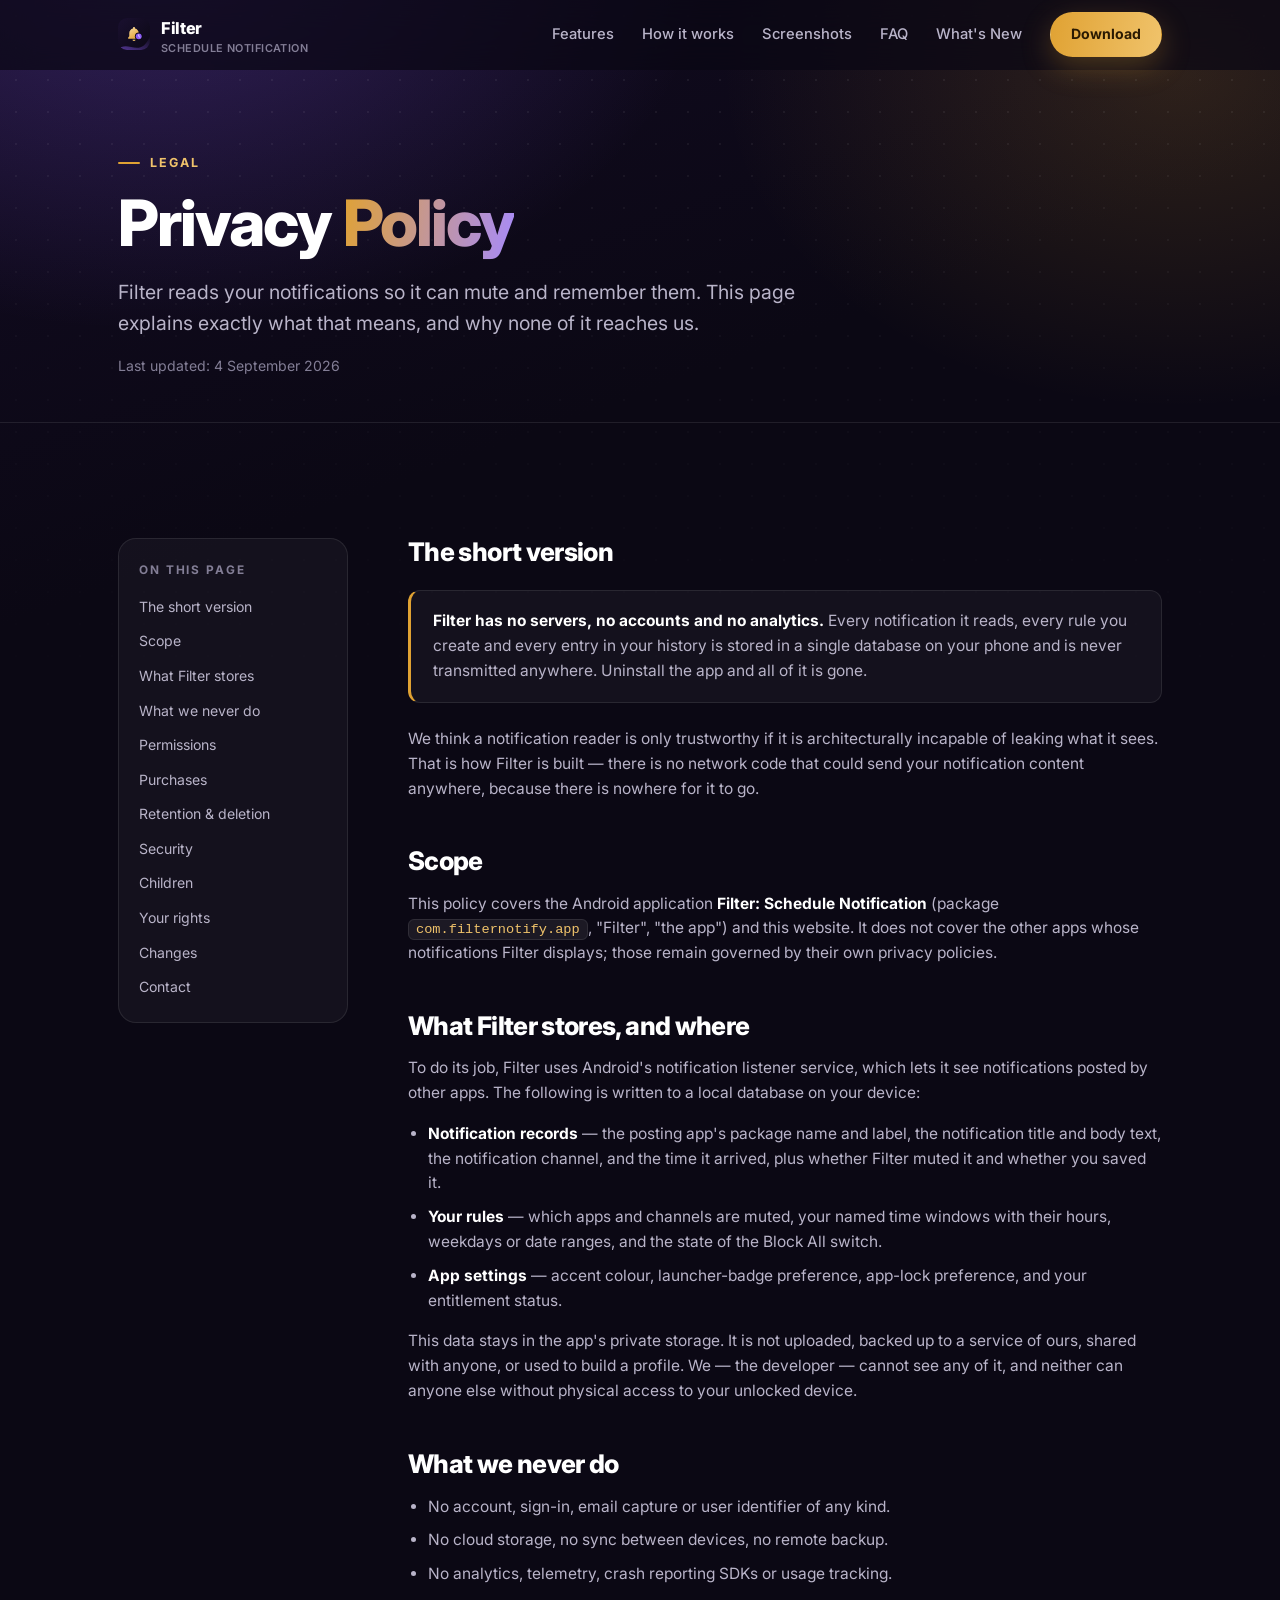
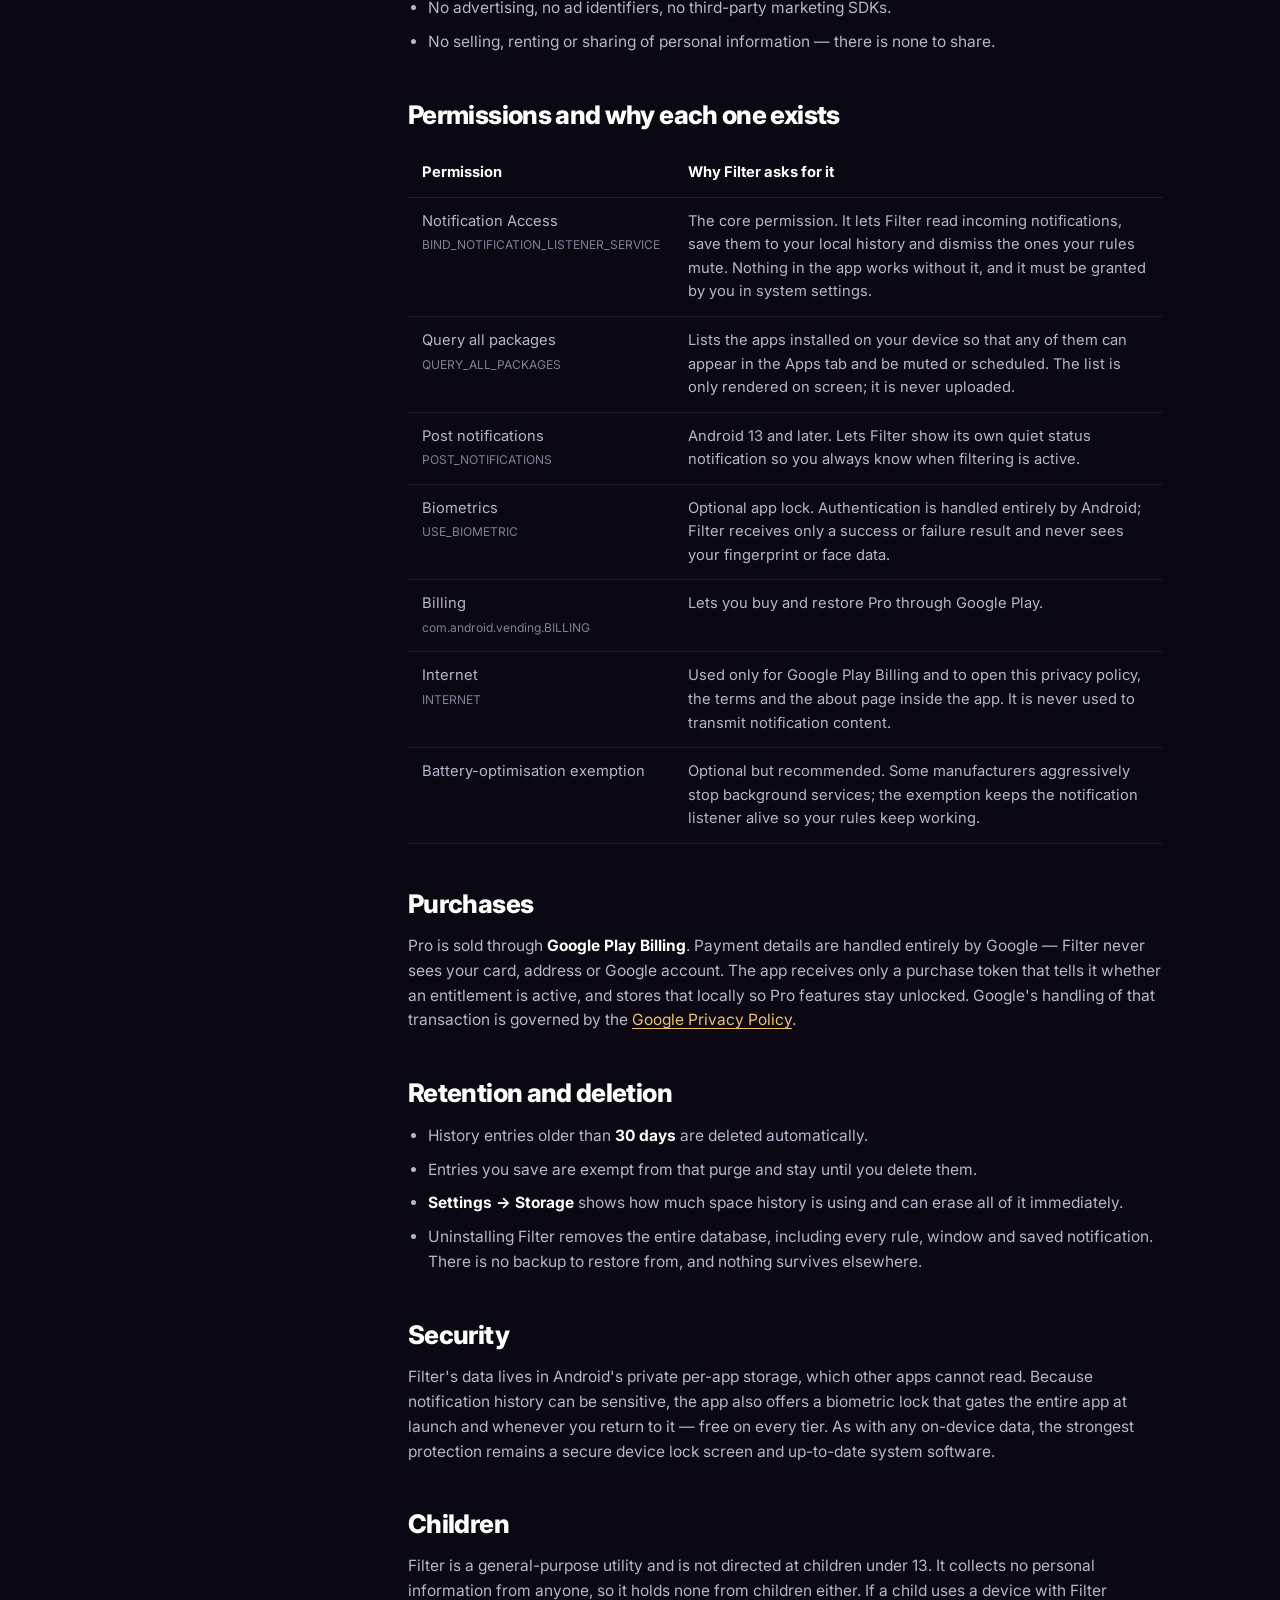
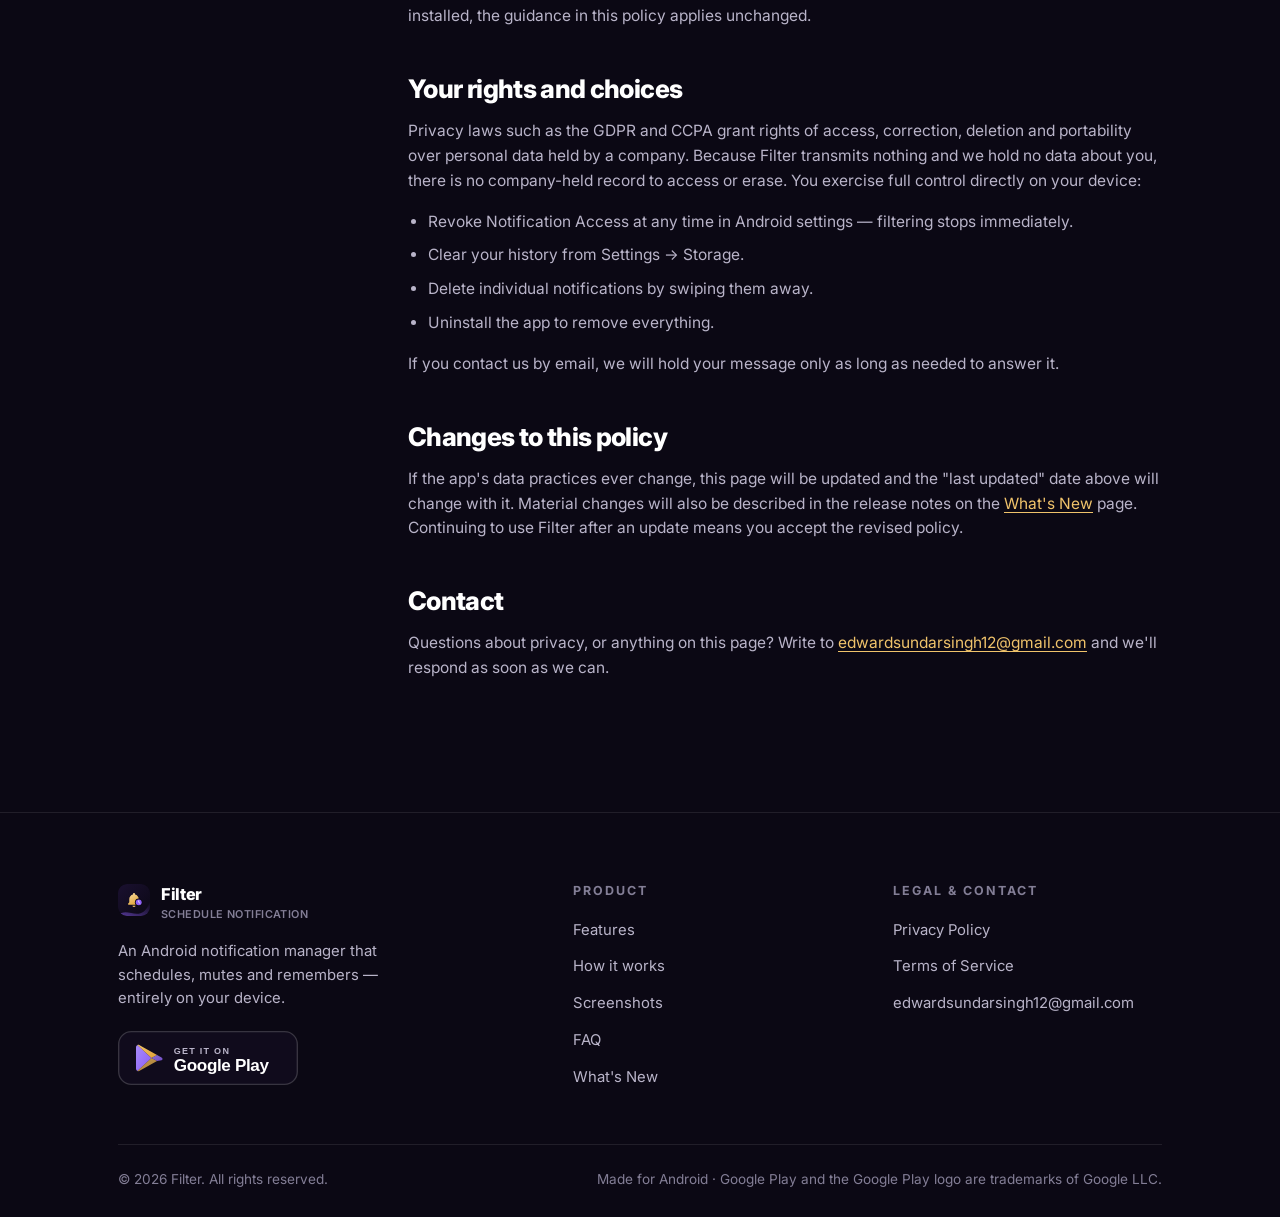
==== privacy.html @ da2090e1 "Add Filter marketing site Static, no-build site for Filter: Schedule Notification (com.filternotify." ====
<!DOCTYPE html>
<html lang="en">
<head>
<meta charset="utf-8">
<meta name="viewport" content="width=device-width, initial-scale=1">
<title>Privacy Policy — Filter</title>
<meta name="description" content="Filter's privacy policy. Notification content never leaves your device: no accounts, no cloud, no analytics, no ads and no third-party trackers.">
<meta name="theme-color" content="#0b0814">
<link rel="canonical" href="https://edwardsundarsingh12-maker.github.io/FilterNotifyWeb/privacy.html">

<meta property="og:type" content="website">
<meta property="og:title" content="Privacy Policy — Filter">
<meta property="og:description" content="Notification content never leaves your device: no accounts, no cloud, no analytics, no ads, no trackers.">
<meta property="og:image" content="https://edwardsundarsingh12-maker.github.io/FilterNotifyWeb/assets/01_save.png">
<meta property="og:url" content="https://edwardsundarsingh12-maker.github.io/FilterNotifyWeb/privacy.html">
<meta name="twitter:card" content="summary_large_image">

<link rel="icon" href="assets/icon.svg" type="image/svg+xml">
<link rel="preconnect" href="https://fonts.googleapis.com">
<link rel="preconnect" href="https://fonts.gstatic.com" crossorigin>
<link href="https://fonts.googleapis.com/css2?family=Inter:wght@400;500;600;700;800&display=swap" rel="stylesheet">
<link rel="stylesheet" href="styles.css">
</head>
<body>

<header class="nav">
  <div class="wrap">
    <a class="brand" href="index.html">
      <img src="assets/icon.svg" alt="">
      <span>Filter<small>SCHEDULE NOTIFICATION</small></span>
    </a>

    <nav class="nav-links" id="nav-links">
      <a href="index.html#features">Features</a>
      <a href="index.html#workflow">How it works</a>
      <a href="index.html#screenshots">Screenshots</a>
      <a href="index.html#faq">FAQ</a>
      <a href="whats-new.html">What's New</a>
      <a class="btn btn-primary nav-cta" href="https://play.google.com/store/apps/details?id=com.filternotify.app">Download</a>
    </nav>

    <button class="nav-toggle" type="button" aria-label="Toggle menu" aria-expanded="false" aria-controls="nav-links">
      <svg width="20" height="20" viewBox="0 0 24 24" fill="none" stroke="currentColor" stroke-width="2" stroke-linecap="round" aria-hidden="true">
        <path d="M3 6h18M3 12h18M3 18h18"/>
      </svg>
    </button>
  </div>
</header>

<main>
  <section class="page-head">
    <div class="wrap">
      <p class="eyebrow">Legal</p>
      <h1>Privacy <span class="grad">Policy</span></h1>
      <p class="lead">
        Filter reads your notifications so it can mute and remember them. This page explains exactly
        what that means, and why none of it reaches us.
      </p>
      <p class="updated">Last updated: 4 September 2026</p>
    </div>
  </section>

  <section class="legal">
    <div class="wrap">
      <aside class="toc">
        <h4>On this page</h4>
        <ul>
          <li><a href="#summary">The short version</a></li>
          <li><a href="#scope">Scope</a></li>
          <li><a href="#ondevice">What Filter stores</a></li>
          <li><a href="#never">What we never do</a></li>
          <li><a href="#permissions">Permissions</a></li>
          <li><a href="#billing">Purchases</a></li>
          <li><a href="#retention">Retention &amp; deletion</a></li>
          <li><a href="#security">Security</a></li>
          <li><a href="#children">Children</a></li>
          <li><a href="#rights">Your rights</a></li>
          <li><a href="#changes">Changes</a></li>
          <li><a href="#contact">Contact</a></li>
        </ul>
      </aside>

      <div class="prose">
        <h2 id="summary">The short version</h2>
        <div class="callout">
          <p>
            <b>Filter has no servers, no accounts and no analytics.</b> Every notification it reads,
            every rule you create and every entry in your history is stored in a single database on
            your phone and is never transmitted anywhere. Uninstall the app and all of it is gone.
          </p>
        </div>
        <p>
          We think a notification reader is only trustworthy if it is architecturally incapable of
          leaking what it sees. That is how Filter is built — there is no network code that could send
          your notification content anywhere, because there is nowhere for it to go.
        </p>

        <h2 id="scope">Scope</h2>
        <p>
          This policy covers the Android application <b>Filter: Schedule Notification</b>
          (package <code>com.filternotify.app</code>, "Filter", "the app") and this website. It does not
          cover the other apps whose notifications Filter displays; those remain governed by their own
          privacy policies.
        </p>

        <h2 id="ondevice">What Filter stores, and where</h2>
        <p>
          To do its job, Filter uses Android's notification listener service, which lets it see
          notifications posted by other apps. The following is written to a local database on your
          device:
        </p>
        <ul>
          <li>
            <b>Notification records</b> — the posting app's package name and label, the notification
            title and body text, the notification channel, and the time it arrived, plus whether Filter
            muted it and whether you saved it.
          </li>
          <li>
            <b>Your rules</b> — which apps and channels are muted, your named time windows with their
            hours, weekdays or date ranges, and the state of the Block All switch.
          </li>
          <li>
            <b>App settings</b> — accent colour, launcher-badge preference, app-lock preference, and
            your entitlement status.
          </li>
        </ul>
        <p>
          This data stays in the app's private storage. It is not uploaded, backed up to a service of
          ours, shared with anyone, or used to build a profile. We — the developer — cannot see any of
          it, and neither can anyone else without physical access to your unlocked device.
        </p>

        <h2 id="never">What we never do</h2>
        <ul>
          <li>No account, sign-in, email capture or user identifier of any kind.</li>
          <li>No cloud storage, no sync between devices, no remote backup.</li>
          <li>No analytics, telemetry, crash reporting SDKs or usage tracking.</li>
          <li>No advertising, no ad identifiers, no third-party marketing SDKs.</li>
          <li>No selling, renting or sharing of personal information — there is none to share.</li>
        </ul>

        <h2 id="permissions">Permissions and why each one exists</h2>
        <div class="table-wrap">
          <table>
            <thead>
              <tr><th>Permission</th><th>Why Filter asks for it</th></tr>
            </thead>
            <tbody>
              <tr>
                <td>Notification Access<br><small>BIND_NOTIFICATION_LISTENER_SERVICE</small></td>
                <td>
                  The core permission. It lets Filter read incoming notifications, save them to your
                  local history and dismiss the ones your rules mute. Nothing in the app works without
                  it, and it must be granted by you in system settings.
                </td>
              </tr>
              <tr>
                <td>Query all packages<br><small>QUERY_ALL_PACKAGES</small></td>
                <td>
                  Lists the apps installed on your device so that any of them can appear in the Apps tab
                  and be muted or scheduled. The list is only rendered on screen; it is never uploaded.
                </td>
              </tr>
              <tr>
                <td>Post notifications<br><small>POST_NOTIFICATIONS</small></td>
                <td>
                  Android 13 and later. Lets Filter show its own quiet status notification so you always
                  know when filtering is active.
                </td>
              </tr>
              <tr>
                <td>Biometrics<br><small>USE_BIOMETRIC</small></td>
                <td>
                  Optional app lock. Authentication is handled entirely by Android; Filter receives only
                  a success or failure result and never sees your fingerprint or face data.
                </td>
              </tr>
              <tr>
                <td>Billing<br><small>com.android.vending.BILLING</small></td>
                <td>Lets you buy and restore Pro through Google Play.</td>
              </tr>
              <tr>
                <td>Internet<br><small>INTERNET</small></td>
                <td>
                  Used only for Google Play Billing and to open this privacy policy, the terms and the
                  about page inside the app. It is never used to transmit notification content.
                </td>
              </tr>
              <tr>
                <td>Battery-optimisation exemption</td>
                <td>
                  Optional but recommended. Some manufacturers aggressively stop background services;
                  the exemption keeps the notification listener alive so your rules keep working.
                </td>
              </tr>
            </tbody>
          </table>
        </div>

        <h2 id="billing">Purchases</h2>
        <p>
          Pro is sold through <b>Google Play Billing</b>. Payment details are handled entirely by Google
          — Filter never sees your card, address or Google account. The app receives only a purchase
          token that tells it whether an entitlement is active, and stores that locally so Pro features
          stay unlocked. Google's handling of that transaction is governed by the
          <a href="https://policies.google.com/privacy" rel="noopener noreferrer" target="_blank">Google Privacy Policy</a>.
        </p>

        <h2 id="retention">Retention and deletion</h2>
        <ul>
          <li>History entries older than <b>30 days</b> are deleted automatically.</li>
          <li>Entries you save are exempt from that purge and stay until you delete them.</li>
          <li>
            <b>Settings → Storage</b> shows how much space history is using and can erase all of it
            immediately.
          </li>
          <li>
            Uninstalling Filter removes the entire database, including every rule, window and saved
            notification. There is no backup to restore from, and nothing survives elsewhere.
          </li>
        </ul>

        <h2 id="security">Security</h2>
        <p>
          Filter's data lives in Android's private per-app storage, which other apps cannot read.
          Because notification history can be sensitive, the app also offers a biometric lock that gates
          the entire app at launch and whenever you return to it — free on every tier. As with any
          on-device data, the strongest protection remains a secure device lock screen and up-to-date
          system software.
        </p>

        <h2 id="children">Children</h2>
        <p>
          Filter is a general-purpose utility and is not directed at children under 13. It collects no
          personal information from anyone, so it holds none from children either. If a child uses a
          device with Filter installed, the guidance in this policy applies unchanged.
        </p>

        <h2 id="rights">Your rights and choices</h2>
        <p>
          Privacy laws such as the GDPR and CCPA grant rights of access, correction, deletion and
          portability over personal data held by a company. Because Filter transmits nothing and we hold
          no data about you, there is no company-held record to access or erase. You exercise full
          control directly on your device:
        </p>
        <ul>
          <li>Revoke Notification Access at any time in Android settings — filtering stops immediately.</li>
          <li>Clear your history from Settings → Storage.</li>
          <li>Delete individual notifications by swiping them away.</li>
          <li>Uninstall the app to remove everything.</li>
        </ul>
        <p>
          If you contact us by email, we will hold your message only as long as needed to answer it.
        </p>

        <h2 id="changes">Changes to this policy</h2>
        <p>
          If the app's data practices ever change, this page will be updated and the "last updated" date
          above will change with it. Material changes will also be described in the release notes on the
          <a href="whats-new.html">What's New</a> page. Continuing to use Filter after an update means
          you accept the revised policy.
        </p>

        <h2 id="contact">Contact</h2>
        <p>
          Questions about privacy, or anything on this page? Write to
          <a href="mailto:edwardsundarsingh12@gmail.com">edwardsundarsingh12@gmail.com</a> and we'll
          respond as soon as we can.
        </p>
      </div>
    </div>
  </section>
</main>

<footer class="footer">
  <div class="wrap">
    <div class="footer-grid">
      <div class="footer-brand">
        <a class="brand" href="index.html">
          <img src="assets/icon.svg" alt="">
          <span>Filter<small>SCHEDULE NOTIFICATION</small></span>
        </a>
        <p class="blurb">
          An Android notification manager that schedules, mutes and remembers — entirely on your device.
        </p>
        <a class="badge-link" href="https://play.google.com/store/apps/details?id=com.filternotify.app">
          <img src="assets/badge-googleplay.svg" alt="Get Filter on Google Play" width="180" height="54" loading="lazy">
        </a>
      </div>

      <div>
        <h4>Product</h4>
        <ul>
          <li><a href="index.html#features">Features</a></li>
          <li><a href="index.html#workflow">How it works</a></li>
          <li><a href="index.html#screenshots">Screenshots</a></li>
          <li><a href="index.html#faq">FAQ</a></li>
          <li><a href="whats-new.html">What's New</a></li>
        </ul>
      </div>

      <div>
        <h4>Legal &amp; contact</h4>
        <ul>
          <li><a href="privacy.html">Privacy Policy</a></li>
          <li><a href="terms.html">Terms of Service</a></li>
          <li><a href="mailto:edwardsundarsingh12@gmail.com">edwardsundarsingh12@gmail.com</a></li>
        </ul>
      </div>
    </div>

    <div class="footer-bottom">
      <span>&copy; <span data-year>2026</span> Filter. All rights reserved.</span>
      <span>Made for Android · Google Play and the Google Play logo are trademarks of Google LLC.</span>
    </div>
  </div>
</footer>

<script src="app.js"></script>
</body>
</html>
---- styles.css ----
/* =========================================================================
   Filter — Schedule Notification · marketing site
   Dark-only. Gold (from the app's Amber accent) + royal purple.
   Every colour lives in :root — retheme by editing this block alone.
   ========================================================================= */

:root {
  /* Surfaces */
  --bg: #0b0814;
  --bg-2: #120b22;
  --card: rgba(255, 255, 255, .04);
  --card-hover: rgba(255, 255, 255, .06);
  --border: rgba(255, 255, 255, .09);
  --border-hover: rgba(255, 255, 255, .16);

  /* Brand */
  --primary: #e0a233;         /* app icon / Amber accent */
  --primary-soft: #f0c36b;
  --accent: #8b5cf6;          /* royal purple */
  --accent-soft: #a78bfa;

  /* Text */
  --text: #ffffff;
  --muted: #b9b4c9;
  --faint: #837e96;

  /* Shape */
  --r-lg: 28px;
  --r-md: 18px;
  --r-sm: 12px;
  --r-pill: 999px;

  /* Layout */
  --maxw: 1140px;
  --gutter: clamp(20px, 5vw, 48px);
  --nav-h: 70px;
  --section-y: clamp(64px, 9vw, 120px);

  --ease: cubic-bezier(.22, 1, .36, 1);
}

/* ---------------------------------------------------------------- reset */

*,
*::before,
*::after { box-sizing: border-box; }

html { scroll-behavior: smooth; }

body {
  margin: 0;
  background: var(--bg);
  color: var(--text);
  font-family: "Inter", -apple-system, BlinkMacSystemFont, "Segoe UI", Roboto, Helvetica, Arial, sans-serif;
  font-size: 16px;
  line-height: 1.6;
  -webkit-font-smoothing: antialiased;
  overflow-x: hidden;
}

/* Ambient background: two brand glows over a dark gradient, plus a dot grid
   that fades out toward the bottom. Both fixed, both behind everything. */
body::before {
  content: "";
  position: fixed;
  inset: 0;
  z-index: -2;
  background:
    radial-gradient(900px 620px at 12% -6%, rgba(139, 92, 246, .28), transparent 62%),
    radial-gradient(760px 560px at 92% 8%, rgba(224, 162, 51, .16), transparent 60%),
    linear-gradient(160deg, var(--bg-2) 0%, var(--bg) 46%, var(--bg) 100%);
}

body::after {
  content: "";
  position: fixed;
  inset: 0;
  z-index: -1;
  background-image: radial-gradient(rgba(255, 255, 255, .07) 1px, transparent 1px);
  background-size: 32px 32px;
  -webkit-mask-image: linear-gradient(180deg, #000 0%, rgba(0, 0, 0, .35) 45%, transparent 82%);
  mask-image: linear-gradient(180deg, #000 0%, rgba(0, 0, 0, .35) 45%, transparent 82%);
  pointer-events: none;
}

img { max-width: 100%; display: block; }

a { color: inherit; text-decoration: none; }

:focus-visible {
  outline: 2px solid var(--primary-soft);
  outline-offset: 3px;
  border-radius: 6px;
}

/* --------------------------------------------------------------- shared */

.wrap {
  width: 100%;
  max-width: var(--maxw);
  margin-inline: auto;
  padding-inline: var(--gutter);
}

section { padding-block: var(--section-y); }

.eyebrow {
  display: inline-flex;
  align-items: center;
  gap: 10px;
  font-size: .78rem;
  font-weight: 700;
  letter-spacing: .16em;
  text-transform: uppercase;
  color: var(--primary-soft);
  margin: 0 0 14px;
}

.eyebrow::before {
  content: "";
  width: 22px;
  height: 2px;
  background: var(--primary);
  border-radius: 2px;
}

h1, h2, h3 { line-height: 1.12; margin: 0; }

h1 {
  font-size: clamp(2.3rem, 6vw, 4rem);
  font-weight: 800;
  letter-spacing: -.03em;
}

h2 {
  font-size: clamp(1.9rem, 4.5vw, 2.9rem);
  font-weight: 800;
  letter-spacing: -.025em;
}

h3 {
  font-size: 1.12rem;
  font-weight: 700;
  letter-spacing: -.01em;
}

.grad {
  background: linear-gradient(100deg, var(--primary), var(--accent-soft));
  -webkit-background-clip: text;
  background-clip: text;
  color: transparent;
}

.lead {
  font-size: clamp(1.05rem, 2vw, 1.22rem);
  color: var(--muted);
  max-width: 60ch;
  margin: 18px 0 0;
}

.section-head { max-width: 42rem; margin-bottom: clamp(34px, 5vw, 56px); }

.btn {
  display: inline-flex;
  align-items: center;
  justify-content: center;
  gap: 10px;
  padding: 13px 24px;
  border-radius: var(--r-pill);
  border: 1px solid transparent;
  font-size: .95rem;
  font-weight: 700;
  cursor: pointer;
  transition: transform .28s var(--ease), box-shadow .28s var(--ease),
              background .28s var(--ease), border-color .28s var(--ease);
}

.btn-primary {
  background: linear-gradient(100deg, var(--primary), var(--primary-soft));
  color: #2a1a02;
  box-shadow: 0 10px 30px rgba(224, 162, 51, .28);
}

.btn-primary:hover {
  transform: translateY(-2px);
  box-shadow: 0 16px 40px rgba(224, 162, 51, .38);
}

.btn-ghost {
  background: var(--card);
  border-color: var(--border);
  color: var(--text);
}

.btn-ghost:hover {
  transform: translateY(-2px);
  background: var(--card-hover);
  border-color: var(--border-hover);
}

/* ------------------------------------------------------------------ nav */

.nav {
  position: sticky;
  top: 0;
  z-index: 50;
  height: var(--nav-h);
  display: flex;
  align-items: center;
  background: rgba(11, 8, 20, .72);
  backdrop-filter: blur(16px);
  -webkit-backdrop-filter: blur(16px);
  border-bottom: 1px solid transparent;
  transition: border-color .3s var(--ease), box-shadow .3s var(--ease);
}

.nav.scrolled {
  border-bottom-color: var(--border);
  box-shadow: 0 12px 34px rgba(0, 0, 0, .38);
}

.nav .wrap {
  display: flex;
  align-items: center;
  justify-content: space-between;
  gap: 20px;
}

.brand {
  display: inline-flex;
  align-items: center;
  gap: 11px;
  font-weight: 800;
  letter-spacing: -.02em;
  font-size: 1.02rem;
}

.brand img { width: 32px; height: 32px; border-radius: 9px; }

.brand small {
  display: block;
  font-size: .68rem;
  font-weight: 600;
  letter-spacing: .04em;
  color: var(--faint);
  line-height: 1;
  margin-top: 2px;
}

.nav-links {
  display: flex;
  align-items: center;
  gap: clamp(14px, 2.2vw, 28px);
  font-size: .92rem;
  font-weight: 500;
  color: var(--muted);
}

.nav-links a { transition: color .22s var(--ease); }
.nav-links a:hover { color: var(--text); }

.nav-cta { padding: 10px 20px; font-size: .88rem; }

.nav-toggle {
  display: none;
  width: 42px;
  height: 42px;
  align-items: center;
  justify-content: center;
  background: var(--card);
  border: 1px solid var(--border);
  border-radius: var(--r-sm);
  color: var(--text);
  cursor: pointer;
}

@media (max-width: 900px) {
  .nav-toggle { display: inline-flex; }

  .nav-links {
    position: fixed;
    inset: var(--nav-h) 0 auto 0;
    flex-direction: column;
    align-items: stretch;
    gap: 0;
    padding: 10px var(--gutter) 22px;
    background: rgba(11, 8, 20, .97);
    backdrop-filter: blur(18px);
    border-bottom: 1px solid var(--border);
    transform: translateY(-12px);
    opacity: 0;
    visibility: hidden;
    transition: opacity .24s var(--ease), transform .24s var(--ease), visibility .24s;
  }

  .nav-links.open { opacity: 1; visibility: visible; transform: none; }
  .nav-links a { padding: 14px 2px; border-bottom: 1px solid var(--border); }
  .nav-links .nav-cta { margin-top: 16px; border-bottom: 0; justify-content: center; }
}

/* ----------------------------------------------------------------- hero */

.hero { padding-top: clamp(48px, 7vw, 86px); padding-bottom: clamp(56px, 8vw, 104px); }

.hero .wrap {
  display: grid;
  grid-template-columns: minmax(0, 1.02fr) minmax(0, .98fr);
  gap: clamp(30px, 5vw, 64px);
  align-items: center;
}

.app-pill {
  display: inline-flex;
  align-items: center;
  gap: 9px;
  padding: 7px 15px 7px 8px;
  border-radius: var(--r-pill);
  background: var(--card);
  border: 1px solid var(--border);
  font-size: .82rem;
  font-weight: 600;
  color: var(--muted);
  margin-bottom: 22px;
}

.app-pill img { width: 22px; height: 22px; border-radius: 7px; }
.app-pill b { color: var(--text); font-weight: 700; }

.hero-actions {
  display: flex;
  flex-wrap: wrap;
  align-items: center;
  gap: 16px;
  margin-top: 32px;
}

.badge-link { display: inline-block; transition: transform .28s var(--ease); }
.badge-link:hover { transform: translateY(-2px); }
.badge-link img { height: 54px; width: auto; }

.text-link {
  display: inline-flex;
  align-items: center;
  gap: 7px;
  font-size: .93rem;
  font-weight: 600;
  color: var(--muted);
  transition: color .22s var(--ease);
}

.text-link:hover { color: var(--primary-soft); }

.stats {
  display: flex;
  flex-wrap: wrap;
  gap: clamp(20px, 4vw, 42px);
  margin-top: clamp(34px, 5vw, 52px);
  padding-top: clamp(24px, 3vw, 32px);
  border-top: 1px solid var(--border);
}

.stat b {
  display: block;
  font-size: clamp(1.5rem, 3.2vw, 2rem);
  font-weight: 800;
  letter-spacing: -.03em;
  background: linear-gradient(100deg, var(--primary), var(--accent-soft));
  -webkit-background-clip: text;
  background-clip: text;
  color: transparent;
}

.stat span { font-size: .84rem; color: var(--faint); }

/* Floating phone trio */

.phones {
  position: relative;
  display: flex;
  align-items: center;
  justify-content: center;
  min-height: clamp(420px, 62vw, 620px);
}

.phones::after {
  content: "";
  position: absolute;
  inset: 4% 0 12%;
  z-index: -1;
  background: radial-gradient(closest-side, rgba(139, 92, 246, .34), transparent 72%);
  filter: blur(6px);
}

.phone {
  position: absolute;
  width: clamp(200px, 27vw, 262px);
  aspect-ratio: 460 / 1000;
  border-radius: 34px;
  padding: 7px;
  background: linear-gradient(160deg, rgba(255, 255, 255, .18), rgba(255, 255, 255, .05));
  border: 1px solid var(--border-hover);
  box-shadow: 0 34px 70px rgba(0, 0, 0, .55);
  overflow: hidden;
}

.phone img {
  width: 100%;
  height: 100%;
  object-fit: cover;
  border-radius: 28px;
}

.phone.front {
  z-index: 3;
  animation: float 6s ease-in-out infinite;
}

.phone.behind {
  z-index: 1;
  opacity: .55;
  filter: saturate(.85);
}

.phone.behind.left { transform: translateX(-72%) rotate(-9deg); }
.phone.behind.right { transform: translateX(72%) rotate(9deg); }

@keyframes float {
  0%, 100% { transform: translateY(-16px); }
  50%      { transform: translateY(16px); }
}

@media (max-width: 900px) {
  .hero .wrap { grid-template-columns: 1fr; }
  .hero-text { text-align: center; }
  .lead { margin-inline: auto; }
  .hero-actions, .stats { justify-content: center; }
  .stats { text-align: center; }
  .phones { order: -1; min-height: clamp(400px, 96vw, 520px); }
}

/* ------------------------------------------------------------- features */

.cards {
  display: grid;
  grid-template-columns: repeat(auto-fit, minmax(248px, 1fr));
  gap: 18px;
}

.card {
  padding: 26px 24px 28px;
  background: var(--card);
  border: 1px solid var(--border);
  border-radius: var(--r-md);
  transition: transform .32s var(--ease), background .32s var(--ease), border-color .32s var(--ease);
}

.card:hover {
  transform: translateY(-4px);
  background: var(--card-hover);
  border-color: var(--border-hover);
}

.card p { color: var(--muted); font-size: .94rem; margin: 10px 0 0; }

.icon {
  width: 46px;
  height: 46px;
  display: grid;
  place-items: center;
  border-radius: 14px;
  margin-bottom: 18px;
  background: linear-gradient(150deg, rgba(224, 162, 51, .26), rgba(224, 162, 51, .08));
  border: 1px solid rgba(224, 162, 51, .28);
  color: var(--primary-soft);
}

.card:nth-child(even) .icon {
  background: linear-gradient(150deg, rgba(139, 92, 246, .3), rgba(139, 92, 246, .08));
  border-color: rgba(139, 92, 246, .32);
  color: var(--accent-soft);
}

/* ------------------------------------------------------------- workflow */

.steps {
  counter-reset: step;
  display: grid;
  grid-template-columns: repeat(auto-fit, minmax(240px, 1fr));
  gap: 18px;
}

.step {
  position: relative;
  padding: 28px 24px;
  background: var(--card);
  border: 1px solid var(--border);
  border-radius: var(--r-md);
  counter-increment: step;
}

.step::before {
  content: counter(step, decimal-leading-zero);
  display: block;
  font-size: 1.5rem;
  font-weight: 800;
  letter-spacing: -.02em;
  color: var(--accent-soft);
  margin-bottom: 14px;
}

.step p { color: var(--muted); font-size: .94rem; margin: 10px 0 0; }

/* ------------------------------------------------------------- benefits */

.benefits .wrap {
  display: grid;
  grid-template-columns: minmax(0, .9fr) minmax(0, 1.1fr);
  gap: clamp(30px, 5vw, 64px);
  align-items: center;
}

.checks { display: grid; gap: 14px; margin: 0; padding: 0; list-style: none; }

.check {
  display: flex;
  align-items: flex-start;
  gap: 14px;
  padding: 16px 18px;
  background: var(--card);
  border: 1px solid var(--border);
  border-radius: var(--r-sm);
  transition: border-color .3s var(--ease), background .3s var(--ease);
}

.check:hover { background: var(--card-hover); border-color: var(--border-hover); }

.check svg { flex: none; margin-top: 2px; color: var(--primary); }
.check b { display: block; font-size: .97rem; }
.check span { color: var(--muted); font-size: .89rem; }

@media (max-width: 860px) {
  .benefits .wrap { grid-template-columns: 1fr; }
}

/* ---------------------------------------------------------- screenshots */

.carousel-head {
  display: flex;
  align-items: flex-end;
  justify-content: space-between;
  gap: 20px;
  margin-bottom: clamp(28px, 4vw, 44px);
}

.arrows { display: flex; gap: 10px; flex: none; }

.arrow {
  width: 46px;
  height: 46px;
  display: grid;
  place-items: center;
  border-radius: 50%;
  background: var(--card);
  border: 1px solid var(--border);
  color: var(--text);
  cursor: pointer;
  transition: background .26s var(--ease), border-color .26s var(--ease), transform .26s var(--ease);
}

.arrow:hover { background: var(--card-hover); border-color: var(--border-hover); transform: translateY(-2px); }

.rail {
  display: flex;
  gap: 22px;
  overflow-x: auto;
  scroll-snap-type: x mandatory;
  scroll-behavior: smooth;
  padding-bottom: 12px;
  scrollbar-width: none;
}

.rail::-webkit-scrollbar { display: none; }

.shot {
  flex: none;
  width: clamp(232px, 30vw, 288px);
  scroll-snap-align: center;
}

.shot .phone {
  position: static;
  width: 100%;
  animation: none;
  opacity: 1;
  filter: none;
  transform: none;
  box-shadow: 0 24px 54px rgba(0, 0, 0, .5);
}

.shot figcaption {
  margin-top: 18px;
  font-size: .92rem;
  color: var(--muted);
  text-align: center;
}

.shot figcaption b { display: block; color: var(--text); font-size: .98rem; margin-bottom: 4px; }

@media (max-width: 620px) { .arrows { display: none; } }

/* -------------------------------------------------------------- faq */

.faq { max-width: 820px; margin-inline: auto; }

details {
  background: var(--card);
  border: 1px solid var(--border);
  border-radius: var(--r-sm);
  margin-bottom: 12px;
  transition: border-color .3s var(--ease), background .3s var(--ease);
}

details[open] { background: var(--card-hover); border-color: var(--border-hover); }

summary {
  display: flex;
  align-items: center;
  justify-content: space-between;
  gap: 18px;
  padding: 20px 22px;
  cursor: pointer;
  font-weight: 600;
  font-size: 1rem;
  list-style: none;
}

summary::-webkit-details-marker { display: none; }

.plus {
  flex: none;
  width: 22px;
  height: 22px;
  position: relative;
  transition: transform .3s var(--ease);
}

.plus::before, .plus::after {
  content: "";
  position: absolute;
  inset: 50% 0 auto 0;
  height: 2px;
  border-radius: 2px;
  background: var(--primary);
}

.plus::after { transform: rotate(90deg); }
details[open] .plus { transform: rotate(90deg); }
details[open] .plus::after { opacity: 0; }

details p {
  margin: 0;
  padding: 0 22px 22px;
  color: var(--muted);
  font-size: .95rem;
}

/* -------------------------------------------------------------- cta */

.cta-band {
  position: relative;
  overflow: hidden;
  padding: clamp(44px, 7vw, 76px) clamp(24px, 5vw, 64px);
  border-radius: var(--r-lg);
  border: 1px solid var(--border-hover);
  background: linear-gradient(130deg, rgba(139, 92, 246, .26), rgba(224, 162, 51, .16));
  text-align: center;
}

.cta-band::after {
  content: "";
  position: absolute;
  left: 50%;
  bottom: -55%;
  width: 78%;
  aspect-ratio: 1;
  transform: translateX(-50%);
  background: radial-gradient(closest-side, rgba(224, 162, 51, .34), transparent 70%);
  filter: blur(50px);
  pointer-events: none;
}

.cta-band > * { position: relative; z-index: 1; }
.cta-band .lead { margin-inline: auto; }

.cta-actions {
  display: flex;
  flex-wrap: wrap;
  gap: 16px;
  justify-content: center;
  margin-top: 30px;
}

/* ------------------------------------------------------------- footer */

.footer {
  border-top: 1px solid var(--border);
  padding-block: clamp(46px, 6vw, 68px) 26px;
}

.footer-grid {
  display: grid;
  grid-template-columns: minmax(0, 1.5fr) repeat(2, minmax(0, 1fr));
  gap: clamp(28px, 4vw, 54px);
}

.footer h4 {
  margin: 0 0 16px;
  font-size: .78rem;
  font-weight: 700;
  letter-spacing: .16em;
  text-transform: uppercase;
  color: var(--faint);
}

.footer ul { list-style: none; margin: 0; padding: 0; display: grid; gap: 11px; }
.footer li a { color: var(--muted); font-size: .93rem; transition: color .22s var(--ease); }
.footer li a:hover { color: var(--primary-soft); }
.footer .blurb { color: var(--muted); font-size: .93rem; max-width: 34ch; margin: 16px 0 20px; }

.footer-bottom {
  display: flex;
  flex-wrap: wrap;
  gap: 10px 24px;
  justify-content: space-between;
  align-items: center;
  margin-top: clamp(34px, 4vw, 52px);
  padding-top: 24px;
  border-top: 1px solid var(--border);
  color: var(--faint);
  font-size: .85rem;
}

@media (max-width: 720px) {
  .footer-grid { grid-template-columns: 1fr 1fr; }
  .footer-brand { grid-column: 1 / -1; }
}

/* -------------------------------------------------------- legal pages */

.page-head {
  padding-block: clamp(44px, 6vw, 76px) clamp(28px, 4vw, 44px);
  border-bottom: 1px solid var(--border);
}

.updated { color: var(--faint); font-size: .88rem; margin: 16px 0 0; }

.legal .wrap {
  display: grid;
  grid-template-columns: 230px 1fr;
  gap: clamp(30px, 5vw, 60px);
  align-items: start;
}

.toc {
  position: sticky;
  top: calc(var(--nav-h) + 24px);
  padding: 22px 20px;
  background: var(--card);
  border: 1px solid var(--border);
  border-radius: var(--r-md);
}

.toc h4 {
  margin: 0 0 14px;
  font-size: .74rem;
  font-weight: 700;
  letter-spacing: .16em;
  text-transform: uppercase;
  color: var(--faint);
}

.toc ul { list-style: none; margin: 0; padding: 0; display: grid; gap: 9px; }
.toc a { color: var(--muted); font-size: .88rem; transition: color .22s var(--ease); }
.toc a:hover { color: var(--primary-soft); }

.prose { max-width: 820px; }
.prose h2 { font-size: clamp(1.3rem, 2.6vw, 1.6rem); margin: 46px 0 14px; scroll-margin-top: calc(var(--nav-h) + 20px); }
.prose h2:first-child { margin-top: 0; }
.prose h3 { margin: 28px 0 10px; font-size: 1.02rem; }
.prose p, .prose li { color: var(--muted); font-size: .97rem; }
.prose ul { padding-left: 20px; display: grid; gap: 9px; }
.prose a { color: var(--primary-soft); text-decoration: underline; text-underline-offset: 3px; }
.prose b, .prose strong { color: var(--text); }

.callout {
  padding: 18px 22px;
  margin: 24px 0;
  background: var(--card);
  border: 1px solid var(--border);
  border-left: 3px solid var(--primary);
  border-radius: var(--r-sm);
}

.callout p { margin: 0; }

.table-wrap { overflow-x: auto; margin: 20px 0; }

table {
  width: 100%;
  min-width: 480px;
  border-collapse: collapse;
  font-size: .92rem;
}

th, td {
  text-align: left;
  padding: 12px 14px;
  border-bottom: 1px solid var(--border);
  color: var(--muted);
  vertical-align: top;
}

th { color: var(--text); font-weight: 700; }

@media (max-width: 820px) {
  .legal .wrap { grid-template-columns: 1fr; }
  .toc { display: none; }
}

/* --------------------------------------------------------- changelog */

.search-wrap { position: relative; max-width: 440px; margin-bottom: clamp(34px, 5vw, 52px); }

.search-wrap svg {
  position: absolute;
  left: 16px;
  top: 50%;
  transform: translateY(-50%);
  color: var(--faint);
  pointer-events: none;
}

#changelog-search {
  width: 100%;
  padding: 14px 18px 14px 46px;
  background: var(--card);
  border: 1px solid var(--border);
  border-radius: var(--r-pill);
  color: var(--text);
  font: inherit;
  font-size: .94rem;
  transition: border-color .26s var(--ease), background .26s var(--ease);
}

#changelog-search::placeholder { color: var(--faint); }
#changelog-search:focus { outline: none; background: var(--card-hover); border-color: var(--border-hover); }

.timeline { position: relative; padding-left: 34px; }

.timeline::before {
  content: "";
  position: absolute;
  left: 7px;
  top: 8px;
  bottom: 8px;
  width: 2px;
  border-radius: 2px;
  background: linear-gradient(180deg, var(--primary), var(--accent), transparent);
}

.release { position: relative; margin-bottom: 30px; }

.release::before {
  content: "";
  position: absolute;
  left: -34px;
  top: 8px;
  width: 16px;
  height: 16px;
  border-radius: 50%;
  background: var(--bg-2);
  border: 2px solid var(--accent-soft);
}

.release.feature::before { border-color: var(--primary); background: var(--primary); }

.release-head {
  display: flex;
  flex-wrap: wrap;
  align-items: center;
  gap: 12px;
  margin-bottom: 14px;
}

.version { font-size: 1.24rem; font-weight: 800; letter-spacing: -.02em; }

.tag {
  padding: 4px 11px;
  border-radius: var(--r-pill);
  font-size: .72rem;
  font-weight: 700;
  letter-spacing: .06em;
  text-transform: uppercase;
}

.tag.new { background: rgba(224, 162, 51, .16); color: var(--primary-soft); border: 1px solid rgba(224, 162, 51, .3); }
.tag.improved { background: rgba(139, 92, 246, .18); color: var(--accent-soft); border: 1px solid rgba(139, 92, 246, .32); }
.tag.fixed { background: rgba(255, 255, 255, .07); color: var(--muted); border: 1px solid var(--border); }

.date { margin-left: auto; color: var(--faint); font-size: .86rem; }

.release-body {
  padding: 22px 24px;
  background: var(--card);
  border: 1px solid var(--border);
  border-radius: var(--r-md);
}

.release-body ul { list-style: none; margin: 0; padding: 0; display: grid; gap: 12px; }
.release-body li { color: var(--muted); font-size: .95rem; padding-left: 18px; position: relative; }

.release-body li::before {
  content: "";
  position: absolute;
  left: 0;
  top: .62em;
  width: 6px;
  height: 6px;
  border-radius: 50%;
  background: var(--accent-soft);
}

.release-body li b { color: var(--text); }

.no-results { display: none; color: var(--muted); padding: 26px 0; }
.no-results.show { display: block; }

@media (max-width: 560px) { .date { margin-left: 0; width: 100%; } }

/* --------------------------------------------------------- animation */

.reveal {
  opacity: 0;
  transform: translateY(26px);
  transition: opacity .7s var(--ease), transform .7s var(--ease);
}

.reveal.in { opacity: 1; transform: none; }

.d1 { transition-delay: .09s; }
.d2 { transition-delay: .18s; }
.d3 { transition-delay: .27s; }

@media (prefers-reduced-motion: reduce) {
  html { scroll-behavior: auto; }

  *, *::before, *::after {
    animation-duration: .001ms !important;
    animation-iteration-count: 1 !important;
    transition-duration: .001ms !important;
  }

  .reveal { opacity: 1; transform: none; }
  .phone.front { animation: none; }
  .rail { scroll-behavior: auto; }
}

/* Inline code inside legal prose */
.prose code {
  padding: 2px 7px;
  border-radius: 6px;
  background: rgba(255, 255, 255, .07);
  border: 1px solid var(--border);
  font-family: ui-monospace, SFMono-Regular, "SF Mono", Menlo, Consolas, monospace;
  font-size: .88em;
  color: var(--primary-soft);
}

.prose td small { color: var(--faint); font-size: .82em; }
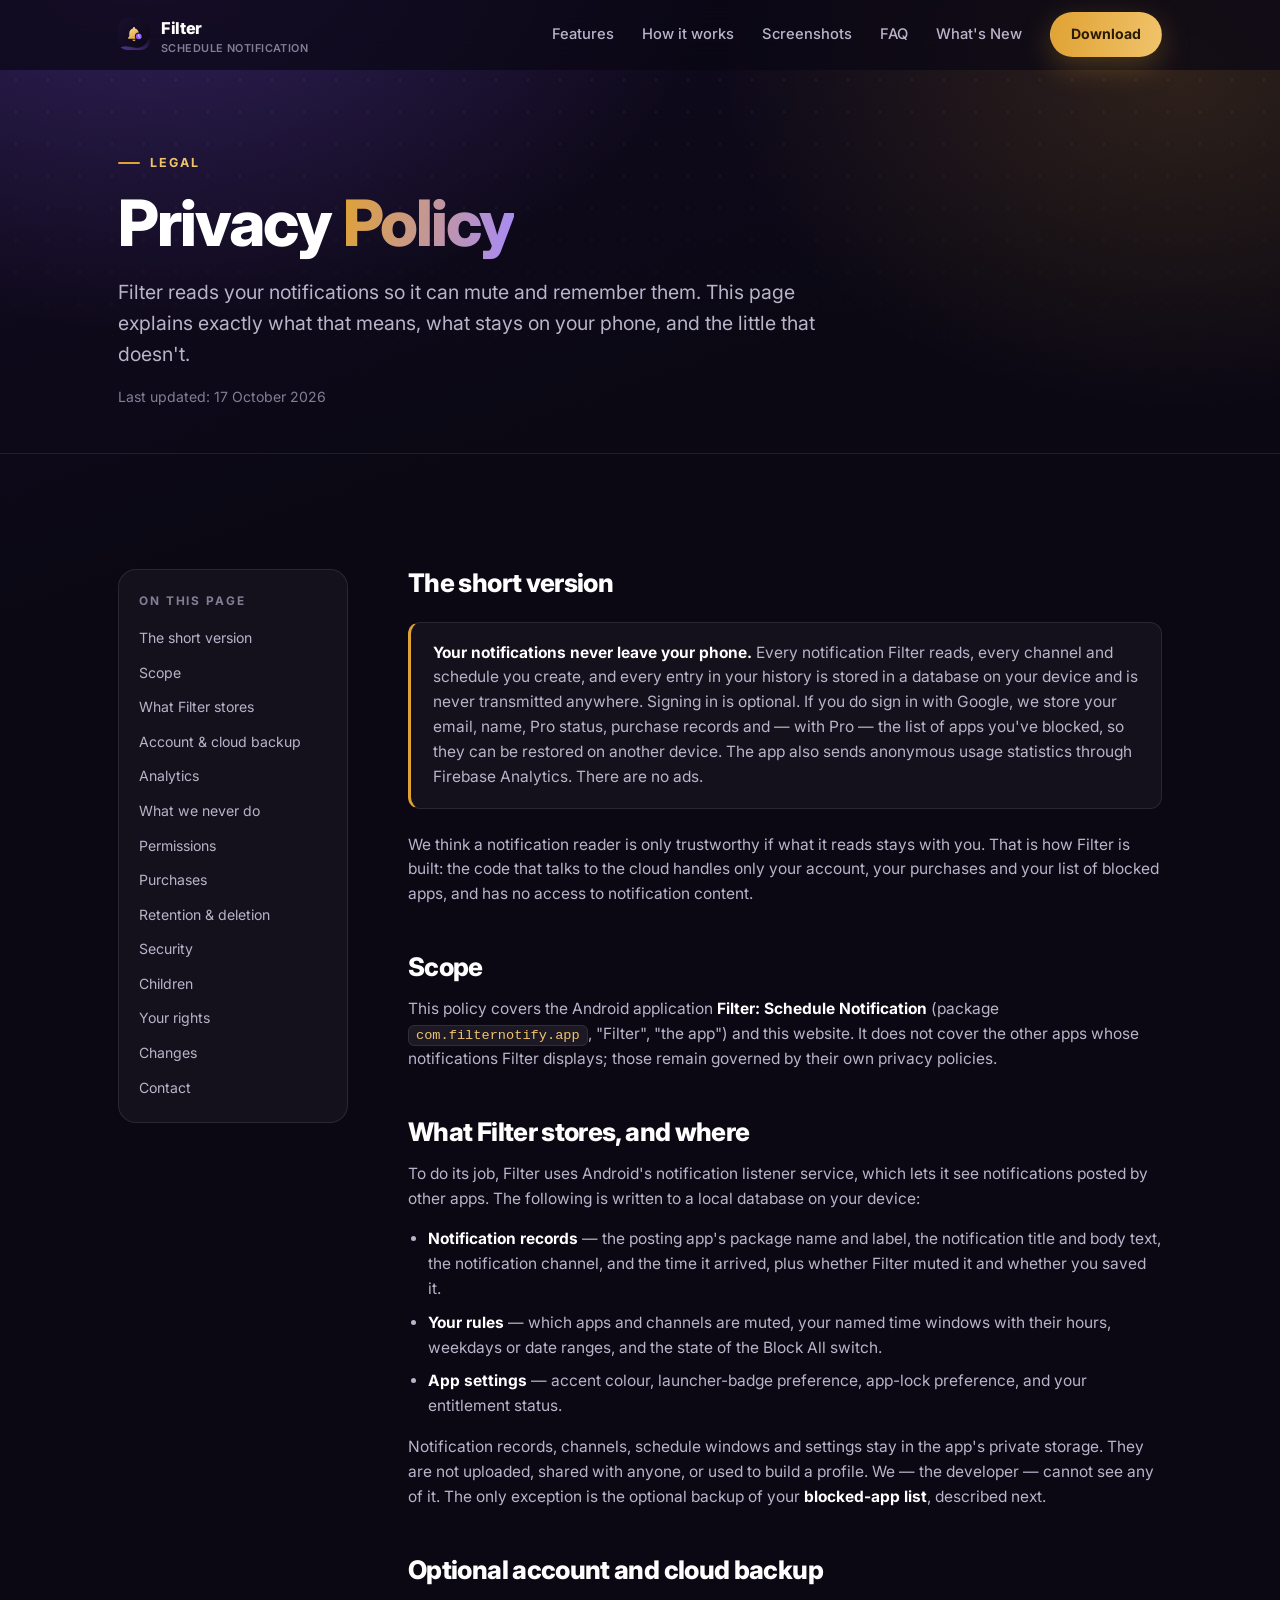
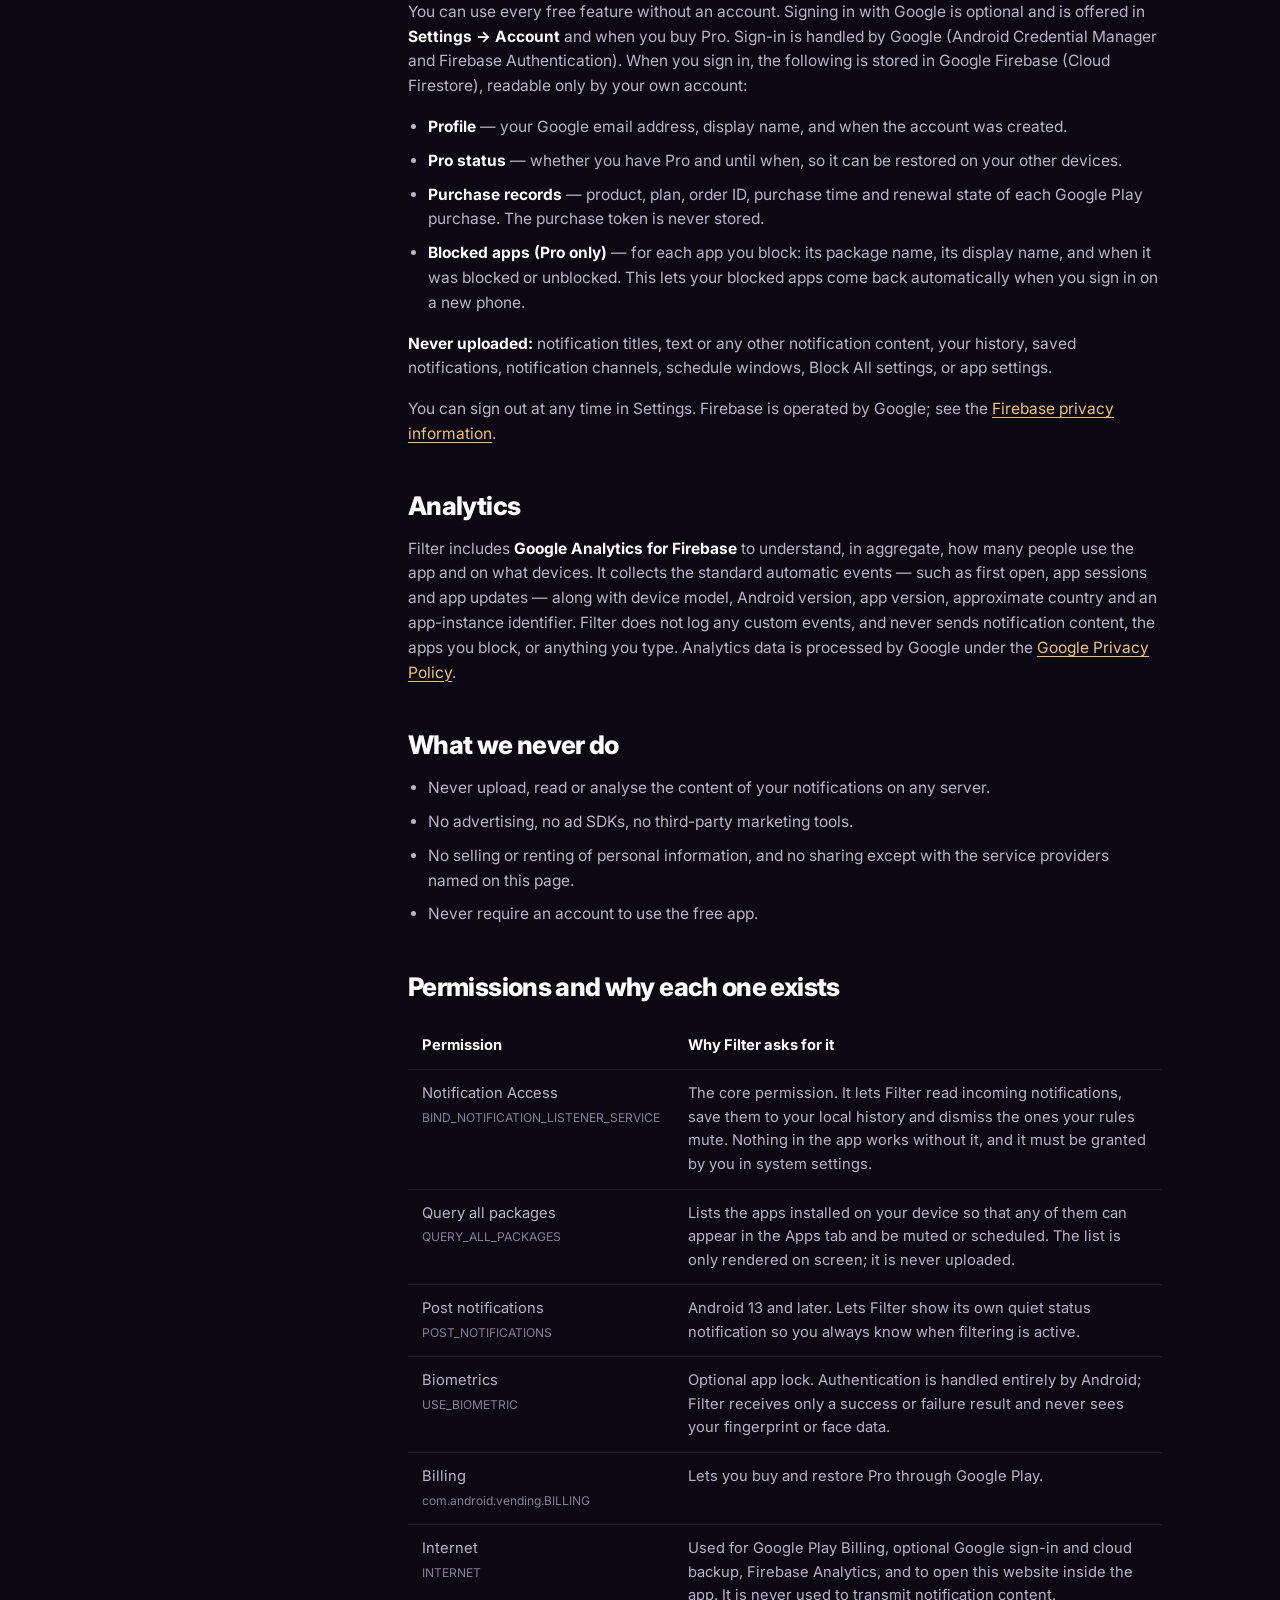
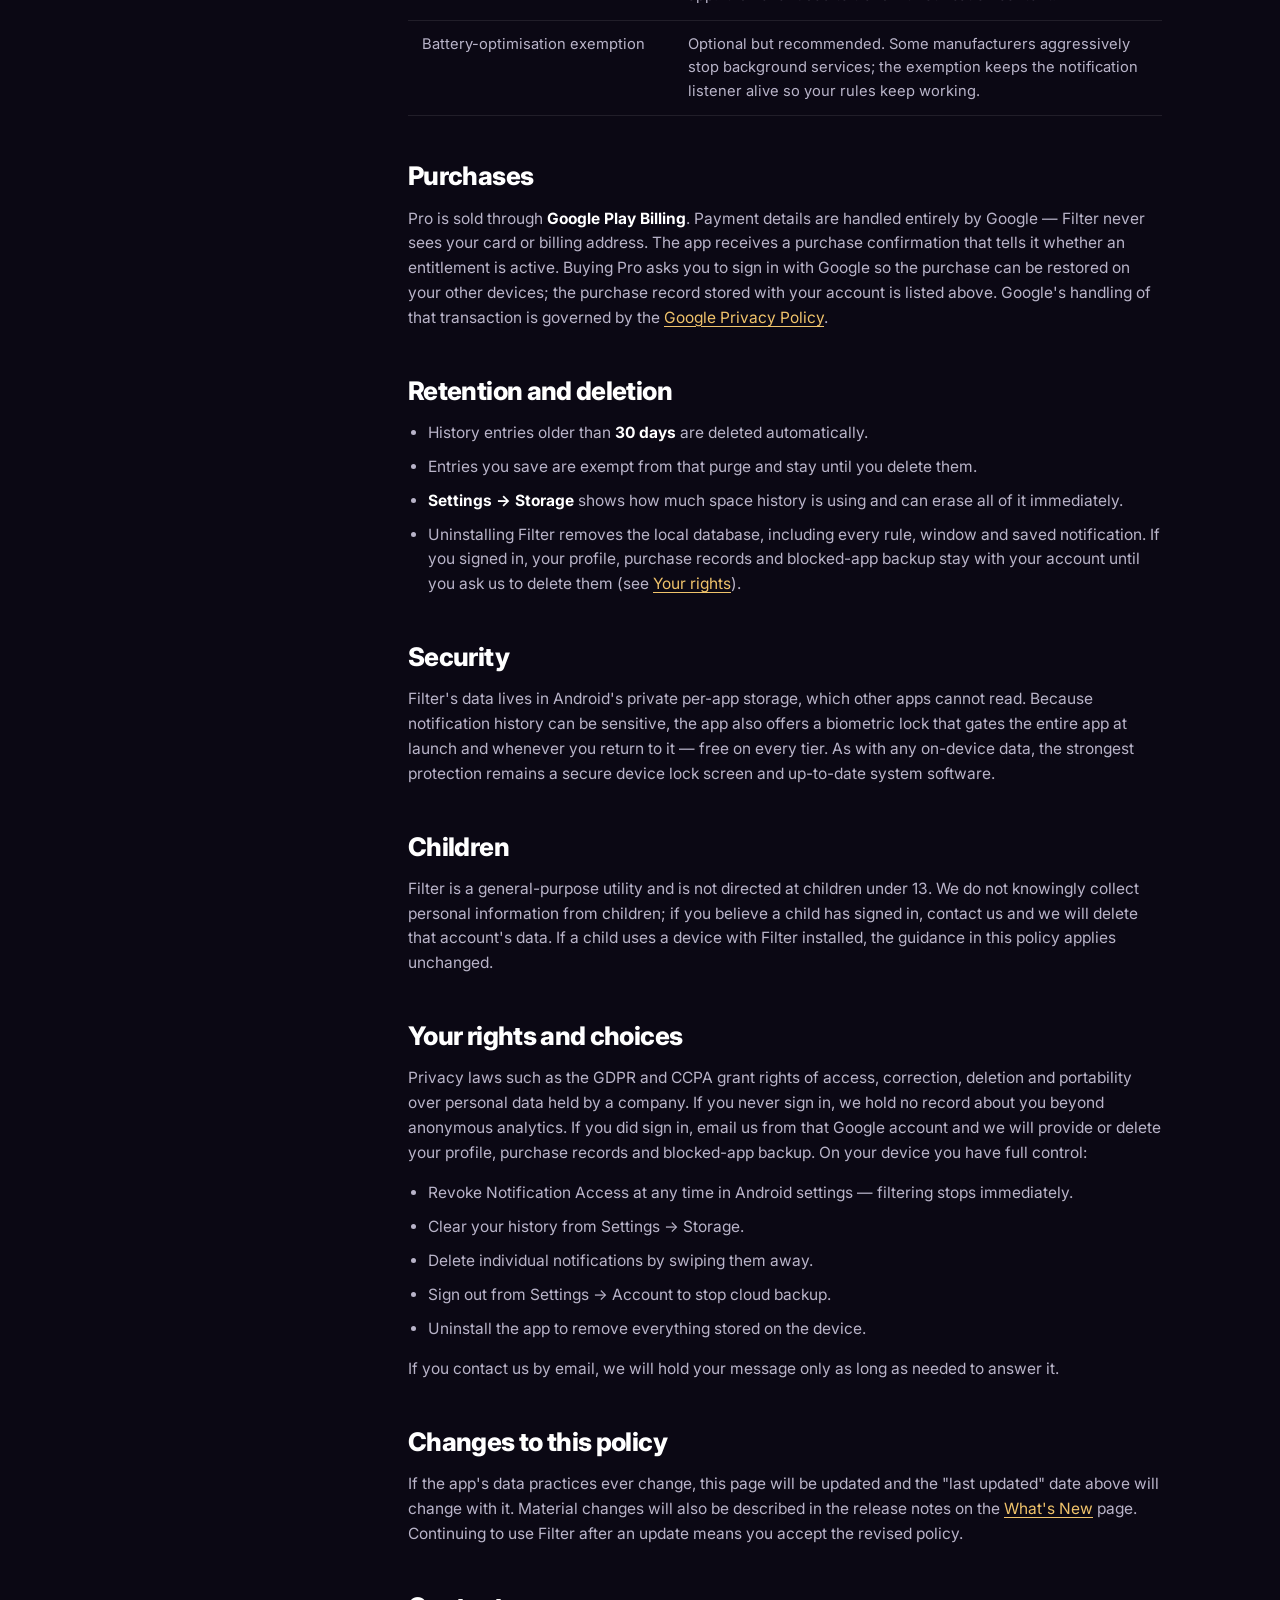
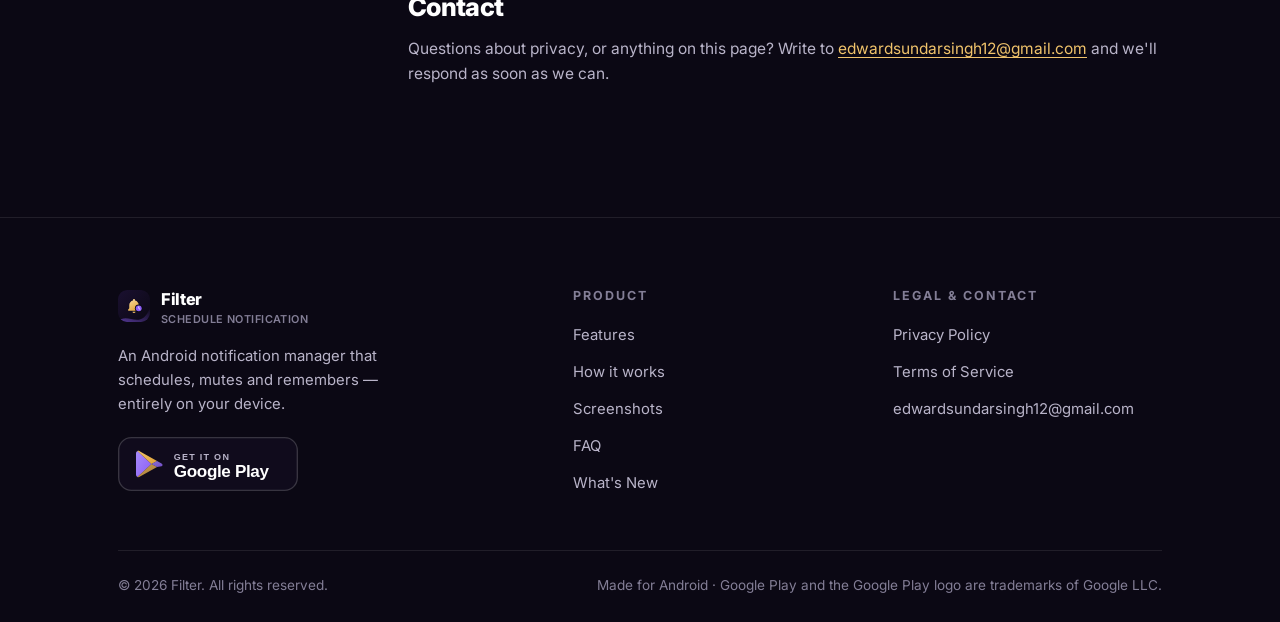
==== commit ed815a4f: "Add real app screenshots; disclose optional sign-in, cloud backup and analytics Co-Authored-By: Clau" ====
--- a/privacy.html
+++ b/privacy.html
@@ -4,13 +4,13 @@
 <meta charset="utf-8">
 <meta name="viewport" content="width=device-width, initial-scale=1">
 <title>Privacy Policy — Filter</title>
-<meta name="description" content="Filter's privacy policy. Notification content never leaves your device: no accounts, no cloud, no analytics, no ads and no third-party trackers.">
+<meta name="description" content="Filter's privacy policy. Notification content never leaves your device. Sign-in is optional, there are no ads, and the only data that leaves your phone is described here.">
 <meta name="theme-color" content="#0b0814">
 <link rel="canonical" href="https://edwardsundarsingh12-maker.github.io/FilterNotifyWeb/privacy.html">
 
 <meta property="og:type" content="website">
 <meta property="og:title" content="Privacy Policy — Filter">
-<meta property="og:description" content="Notification content never leaves your device: no accounts, no cloud, no analytics, no ads, no trackers.">
+<meta property="og:description" content="Notification content never leaves your device. Sign-in is optional and there are no ads.">
 <meta property="og:image" content="https://edwardsundarsingh12-maker.github.io/FilterNotifyWeb/assets/01_save.png">
 <meta property="og:url" content="https://edwardsundarsingh12-maker.github.io/FilterNotifyWeb/privacy.html">
 <meta name="twitter:card" content="summary_large_image">
@@ -54,9 +54,9 @@
       <h1>Privacy <span class="grad">Policy</span></h1>
       <p class="lead">
         Filter reads your notifications so it can mute and remember them. This page explains exactly
-        what that means, and why none of it reaches us.
+        what that means, what stays on your phone, and the little that doesn't.
       </p>
-      <p class="updated">Last updated: 4 September 2026</p>
+      <p class="updated">Last updated: 17 October 2026</p>
     </div>
   </section>
 
@@ -68,6 +68,8 @@
           <li><a href="#summary">The short version</a></li>
           <li><a href="#scope">Scope</a></li>
           <li><a href="#ondevice">What Filter stores</a></li>
+          <li><a href="#account">Account &amp; cloud backup</a></li>
+          <li><a href="#analytics">Analytics</a></li>
           <li><a href="#never">What we never do</a></li>
           <li><a href="#permissions">Permissions</a></li>
           <li><a href="#billing">Purchases</a></li>
@@ -84,15 +86,18 @@
         <h2 id="summary">The short version</h2>
         <div class="callout">
           <p>
-            <b>Filter has no servers, no accounts and no analytics.</b> Every notification it reads,
-            every rule you create and every entry in your history is stored in a single database on
-            your phone and is never transmitted anywhere. Uninstall the app and all of it is gone.
+            <b>Your notifications never leave your phone.</b> Every notification Filter reads, every
+            channel and schedule you create, and every entry in your history is stored in a database on
+            your device and is never transmitted anywhere. Signing in is optional. If you do sign in
+            with Google, we store your email, name, Pro status, purchase records and &mdash; with Pro &mdash;
+            the list of apps you've blocked, so they can be restored on another device. The app also
+            sends anonymous usage statistics through Firebase Analytics. There are no ads.
           </p>
         </div>
         <p>
-          We think a notification reader is only trustworthy if it is architecturally incapable of
-          leaking what it sees. That is how Filter is built — there is no network code that could send
-          your notification content anywhere, because there is nowhere for it to go.
+          We think a notification reader is only trustworthy if what it reads stays with you. That is
+          how Filter is built: the code that talks to the cloud handles only your account, your
+          purchases and your list of blocked apps, and has no access to notification content.
         </p>
 
         <h2 id="scope">Scope</h2>
@@ -125,18 +130,62 @@
           </li>
         </ul>
         <p>
-          This data stays in the app's private storage. It is not uploaded, backed up to a service of
-          ours, shared with anyone, or used to build a profile. We — the developer — cannot see any of
-          it, and neither can anyone else without physical access to your unlocked device.
+          Notification records, channels, schedule windows and settings stay in the app's private
+          storage. They are not uploaded, shared with anyone, or used to build a profile. We — the
+          developer — cannot see any of it. The only exception is the optional backup of your
+          <b>blocked-app list</b>, described next.
+        </p>
+
+        <h2 id="account">Optional account and cloud backup</h2>
+        <p>
+          You can use every free feature without an account. Signing in with Google is optional and is
+          offered in <b>Settings → Account</b> and when you buy Pro. Sign-in is handled by Google
+          (Android Credential Manager and Firebase Authentication). When you sign in, the following is
+          stored in Google Firebase (Cloud Firestore), readable only by your own account:
+        </p>
+        <ul>
+          <li><b>Profile</b> — your Google email address, display name, and when the account was created.</li>
+          <li>
+            <b>Pro status</b> — whether you have Pro and until when, so it can be restored on your other
+            devices.
+          </li>
+          <li>
+            <b>Purchase records</b> — product, plan, order ID, purchase time and renewal state of each
+            Google Play purchase. The purchase token is never stored.
+          </li>
+          <li>
+            <b>Blocked apps (Pro only)</b> — for each app you block: its package name, its display name,
+            and when it was blocked or unblocked. This lets your blocked apps come back automatically
+            when you sign in on a new phone.
+          </li>
+        </ul>
+        <p>
+          <b>Never uploaded:</b> notification titles, text or any other notification content, your
+          history, saved notifications, notification channels, schedule windows, Block All settings,
+          or app settings.
+        </p>
+        <p>
+          You can sign out at any time in Settings. Firebase is operated by Google; see the
+          <a href="https://firebase.google.com/support/privacy" rel="noopener noreferrer" target="_blank">Firebase privacy information</a>.
+        </p>
+
+        <h2 id="analytics">Analytics</h2>
+        <p>
+          Filter includes <b>Google Analytics for Firebase</b> to understand, in aggregate, how many people
+          use the app and on what devices. It collects the standard automatic events — such as first
+          open, app sessions and app updates — along with device model, Android version, app version,
+          approximate country and an app-instance identifier. Filter does not log any custom events, and
+          never sends notification content, the apps you block, or anything you type. Analytics data
+          is processed by Google under the
+          <a href="https://policies.google.com/privacy" rel="noopener noreferrer" target="_blank">Google Privacy Policy</a>.
         </p>
 
         <h2 id="never">What we never do</h2>
         <ul>
-          <li>No account, sign-in, email capture or user identifier of any kind.</li>
-          <li>No cloud storage, no sync between devices, no remote backup.</li>
-          <li>No analytics, telemetry, crash reporting SDKs or usage tracking.</li>
-          <li>No advertising, no ad identifiers, no third-party marketing SDKs.</li>
-          <li>No selling, renting or sharing of personal information — there is none to share.</li>
+          <li>Never upload, read or analyse the content of your notifications on any server.</li>
+          <li>No advertising, no ad SDKs, no third-party marketing tools.</li>
+          <li>No selling or renting of personal information, and no sharing except with the service providers named on this page.</li>
+          <li>Never require an account to use the free app.</li>
         </ul>
 
         <h2 id="permissions">Permissions and why each one exists</h2>
@@ -182,8 +231,9 @@
               <tr>
                 <td>Internet<br><small>INTERNET</small></td>
                 <td>
-                  Used only for Google Play Billing and to open this privacy policy, the terms and the
-                  about page inside the app. It is never used to transmit notification content.
+                  Used for Google Play Billing, optional Google sign-in and cloud backup, Firebase
+                  Analytics, and to open this website inside the app. It is never used to transmit
+                  notification content.
                 </td>
               </tr>
               <tr>
@@ -200,9 +250,10 @@
         <h2 id="billing">Purchases</h2>
         <p>
           Pro is sold through <b>Google Play Billing</b>. Payment details are handled entirely by Google
-          — Filter never sees your card, address or Google account. The app receives only a purchase
-          token that tells it whether an entitlement is active, and stores that locally so Pro features
-          stay unlocked. Google's handling of that transaction is governed by the
+          — Filter never sees your card or billing address. The app receives a purchase confirmation
+          that tells it whether an entitlement is active. Buying Pro asks you to sign in with Google
+          so the purchase can be restored on your other devices; the purchase record stored with your
+          account is listed above. Google's handling of that transaction is governed by the
           <a href="https://policies.google.com/privacy" rel="noopener noreferrer" target="_blank">Google Privacy Policy</a>.
         </p>
 
@@ -215,8 +266,9 @@
             immediately.
           </li>
           <li>
-            Uninstalling Filter removes the entire database, including every rule, window and saved
-            notification. There is no backup to restore from, and nothing survives elsewhere.
+            Uninstalling Filter removes the local database, including every rule, window and saved
+            notification. If you signed in, your profile, purchase records and blocked-app backup stay
+            with your account until you ask us to delete them (see <a href="#rights">Your rights</a>).
           </li>
         </ul>
 
@@ -231,23 +283,26 @@
 
         <h2 id="children">Children</h2>
         <p>
-          Filter is a general-purpose utility and is not directed at children under 13. It collects no
-          personal information from anyone, so it holds none from children either. If a child uses a
+          Filter is a general-purpose utility and is not directed at children under 13. We do not
+          knowingly collect personal information from children; if you believe a child has signed in,
+          contact us and we will delete that account's data. If a child uses a
           device with Filter installed, the guidance in this policy applies unchanged.
         </p>
 
         <h2 id="rights">Your rights and choices</h2>
         <p>
           Privacy laws such as the GDPR and CCPA grant rights of access, correction, deletion and
-          portability over personal data held by a company. Because Filter transmits nothing and we hold
-          no data about you, there is no company-held record to access or erase. You exercise full
-          control directly on your device:
+          portability over personal data held by a company. If you never sign in, we hold no record
+          about you beyond anonymous analytics. If you did sign in, email us from that Google account
+          and we will provide or delete your profile, purchase records and blocked-app backup. On your
+          device you have full control:
         </p>
         <ul>
           <li>Revoke Notification Access at any time in Android settings — filtering stops immediately.</li>
           <li>Clear your history from Settings → Storage.</li>
           <li>Delete individual notifications by swiping them away.</li>
-          <li>Uninstall the app to remove everything.</li>
+          <li>Sign out from Settings → Account to stop cloud backup.</li>
+          <li>Uninstall the app to remove everything stored on the device.</li>
         </ul>
         <p>
           If you contact us by email, we will hold your message only as long as needed to answer it.
